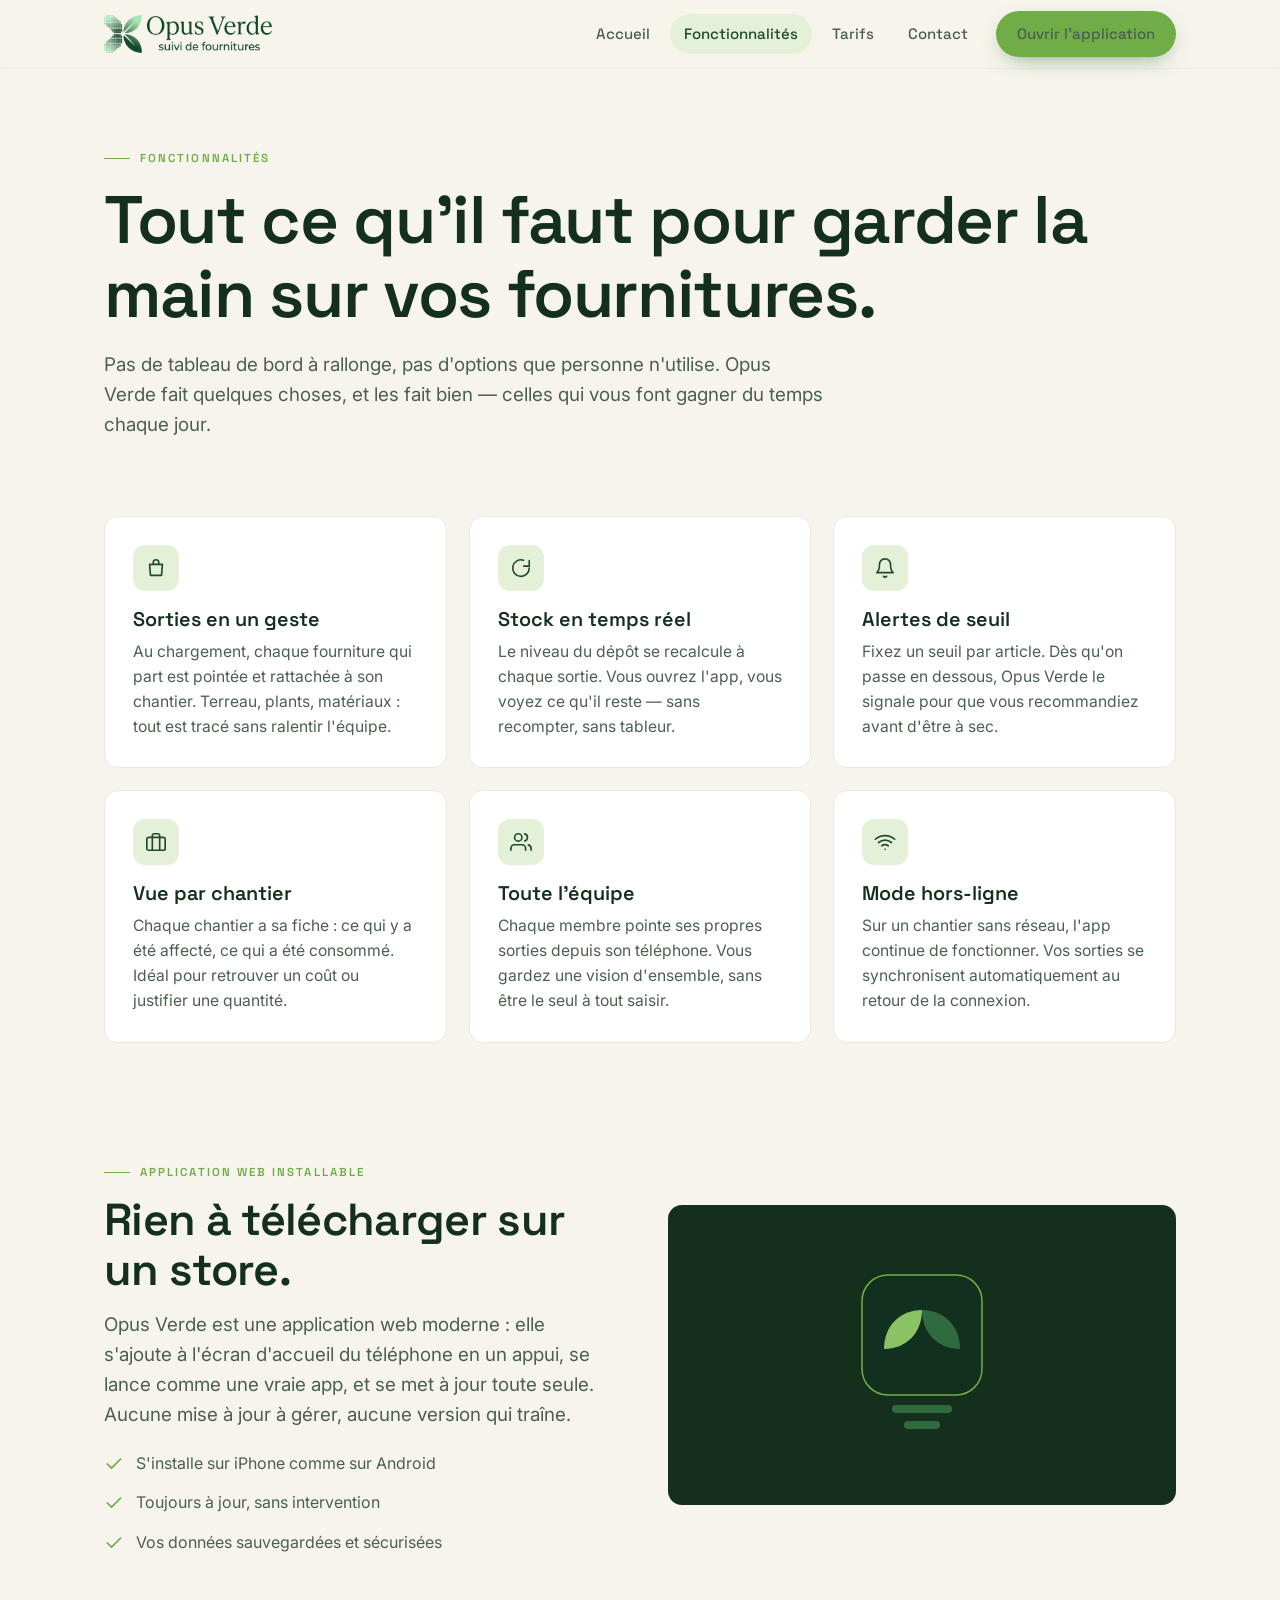
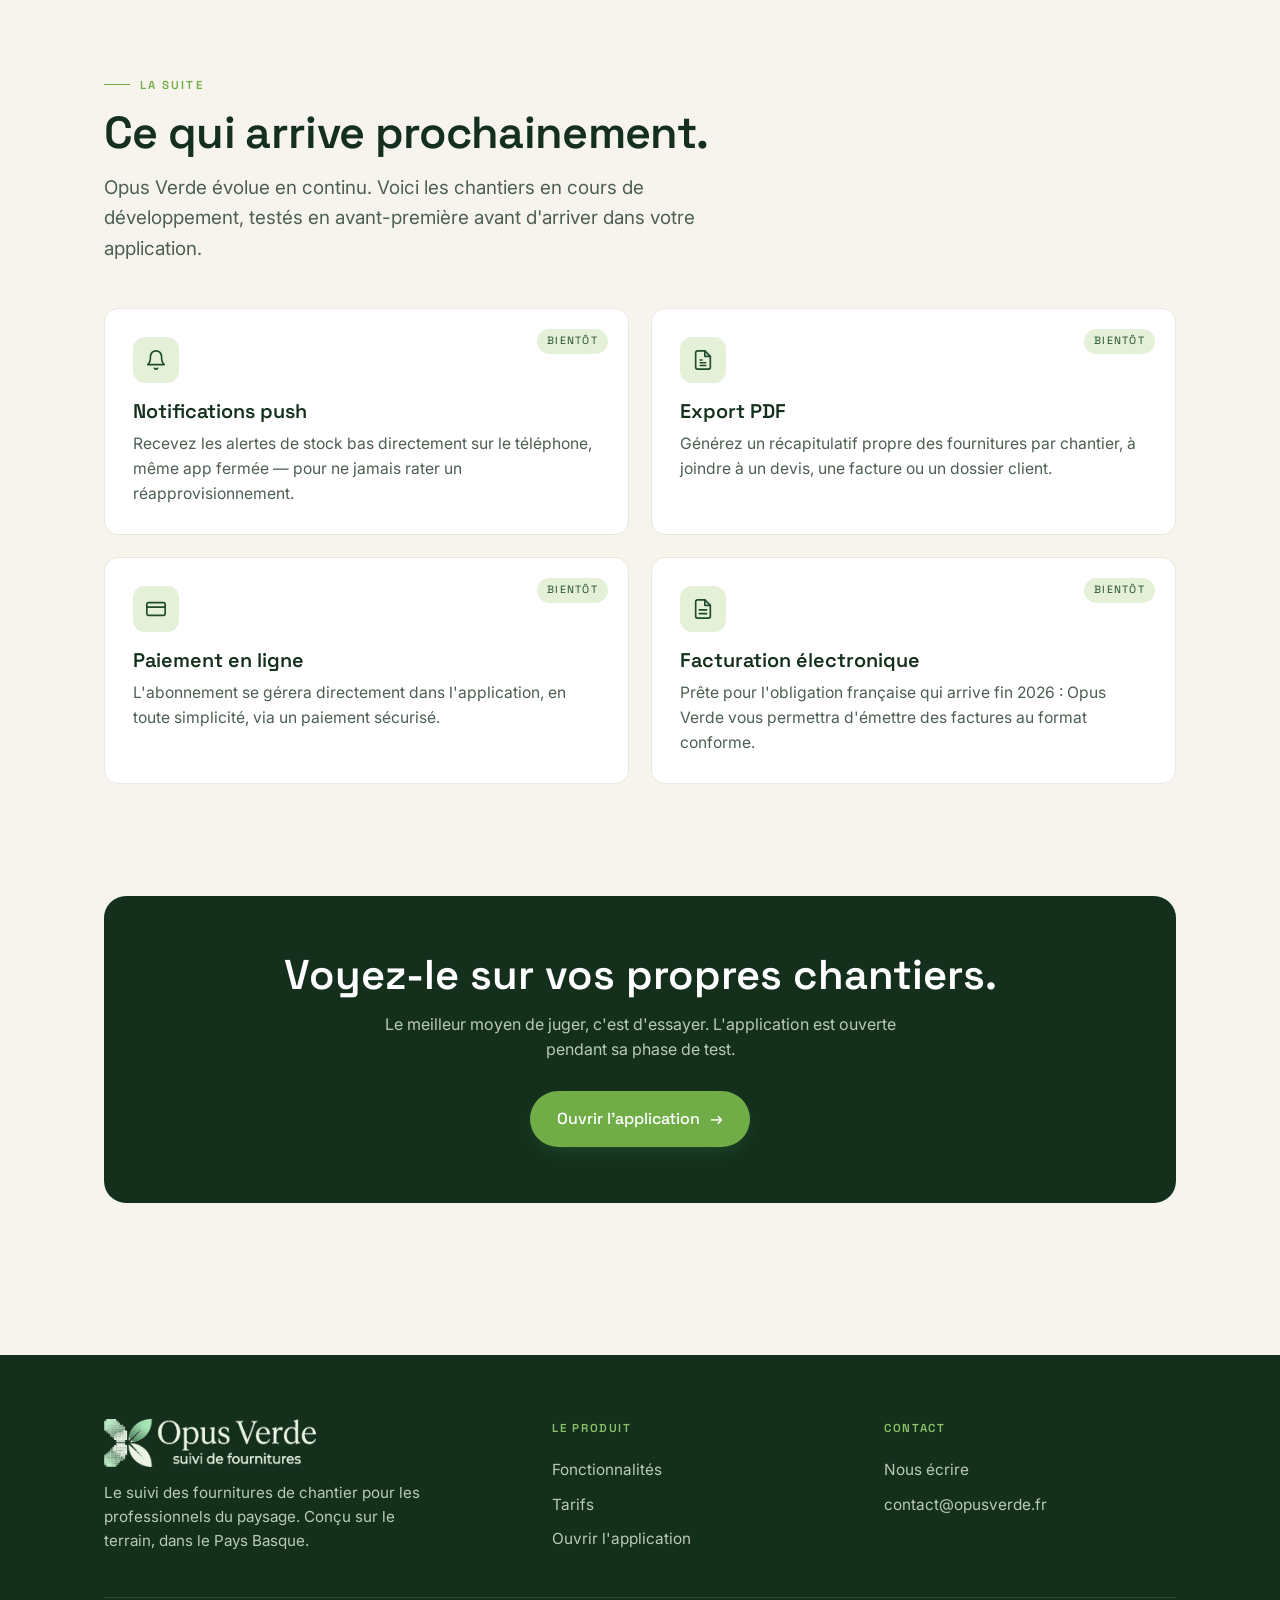
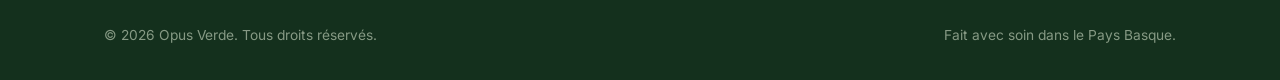
==== fonctionnalites.html @ 8585f1fd "Add files via upload" ====
<!DOCTYPE html>
<html lang="fr">
<head>
<meta charset="UTF-8">
<meta name="viewport" content="width=device-width, initial-scale=1.0">
<title>Fonctionnalités — Opus Verde</title>
<meta name="description" content="Suivi des sorties, stock à jour en temps réel, alertes de réapprovisionnement, mode hors-ligne : découvrez tout ce qu'Opus Verde fait pour vos chantiers paysagers.">
<link rel="preconnect" href="https://fonts.googleapis.com">
<link rel="preconnect" href="https://fonts.gstatic.com" crossorigin>
<link href="https://fonts.googleapis.com/css2?family=Space+Grotesk:wght@400;500;600;700&family=Inter:wght@400;500;600&display=swap" rel="stylesheet">
<link rel="stylesheet" href="styles.css">
</head>
<body>

<header class="site-header">
  <div class="container nav">
    <a href="index.html" class="brand" aria-label="Opus Verde, accueil">
      <img src="logo-opusverde.png" alt="Opus Verde — suivi de fournitures" class="brand__logo">
    </a>
    <button class="nav__toggle" aria-label="Ouvrir le menu" aria-expanded="false">
      <svg width="20" height="20" viewBox="0 0 24 24" fill="none" stroke="currentColor" stroke-width="2" stroke-linecap="round"><path d="M4 6h16M4 12h16M4 18h16"/></svg>
    </button>
    <nav class="nav__links">
      <a href="index.html">Accueil</a>
      <a href="fonctionnalites.html" class="is-active">Fonctionnalités</a>
      <a href="tarifs.html">Tarifs</a>
      <a href="contact.html">Contact</a>
      <a class="btn btn--primary" href="https://appli.opusverde.fr">Ouvrir l'application</a>
    </nav>
  </div>
</header>

<main>
  <section class="page-head">
    <div class="container">
      <span class="eyebrow">Fonctionnalités</span>
      <h1 class="h-display">Tout ce qu'il faut pour garder la main sur vos fournitures.</h1>
      <p class="lead" style="margin-top:18px;">Pas de tableau de bord à rallonge, pas d'options que personne n'utilise. Opus Verde fait quelques choses, et les fait bien — celles qui vous font gagner du temps chaque jour.</p>
    </div>
  </section>

  <!-- Cœur : ce qui existe aujourd'hui -->
  <section class="section section--tight">
    <div class="container">
      <div class="grid-3">
        <div class="card reveal">
          <div class="card__icon">
            <svg width="22" height="22" viewBox="0 0 24 24" fill="none" stroke="currentColor" stroke-width="1.8" stroke-linecap="round" stroke-linejoin="round"><path d="M5 8h14l-1 12H6L5 8z"/><path d="M9 8V6a3 3 0 0 1 6 0v2"/></svg>
          </div>
          <h3>Sorties en un geste</h3>
          <p>Au chargement, chaque fourniture qui part est pointée et rattachée à son chantier. Terreau, plants, matériaux : tout est tracé sans ralentir l'équipe.</p>
        </div>
        <div class="card reveal">
          <div class="card__icon">
            <svg width="22" height="22" viewBox="0 0 24 24" fill="none" stroke="currentColor" stroke-width="1.8" stroke-linecap="round" stroke-linejoin="round"><path d="M21 12a9 9 0 1 1-6.2-8.5"/><path d="M21 4v6h-6"/></svg>
          </div>
          <h3>Stock en temps réel</h3>
          <p>Le niveau du dépôt se recalcule à chaque sortie. Vous ouvrez l'app, vous voyez ce qu'il reste — sans recompter, sans tableur.</p>
        </div>
        <div class="card reveal">
          <div class="card__icon">
            <svg width="22" height="22" viewBox="0 0 24 24" fill="none" stroke="currentColor" stroke-width="1.8" stroke-linecap="round" stroke-linejoin="round"><path d="M18 8A6 6 0 0 0 6 8c0 7-3 9-3 9h18s-3-2-3-9"/><path d="M13.7 21a2 2 0 0 1-3.4 0"/></svg>
          </div>
          <h3>Alertes de seuil</h3>
          <p>Fixez un seuil par article. Dès qu'on passe en dessous, Opus Verde le signale pour que vous recommandiez avant d'être à sec.</p>
        </div>
        <div class="card reveal">
          <div class="card__icon">
            <svg width="22" height="22" viewBox="0 0 24 24" fill="none" stroke="currentColor" stroke-width="1.8" stroke-linecap="round" stroke-linejoin="round"><rect x="2" y="7" width="20" height="14" rx="2"/><path d="M16 21V5a2 2 0 0 0-2-2h-4a2 2 0 0 0-2 2v16"/></svg>
          </div>
          <h3>Vue par chantier</h3>
          <p>Chaque chantier a sa fiche : ce qui y a été affecté, ce qui a été consommé. Idéal pour retrouver un coût ou justifier une quantité.</p>
        </div>
        <div class="card reveal">
          <div class="card__icon">
            <svg width="22" height="22" viewBox="0 0 24 24" fill="none" stroke="currentColor" stroke-width="1.8" stroke-linecap="round" stroke-linejoin="round"><path d="M17 21v-2a4 4 0 0 0-4-4H5a4 4 0 0 0-4 4v2"/><circle cx="9" cy="7" r="4"/><path d="M23 21v-2a4 4 0 0 0-3-3.87"/><path d="M16 3.13a4 4 0 0 1 0 7.75"/></svg>
          </div>
          <h3>Toute l'équipe</h3>
          <p>Chaque membre pointe ses propres sorties depuis son téléphone. Vous gardez une vision d'ensemble, sans être le seul à tout saisir.</p>
        </div>
        <div class="card reveal">
          <div class="card__icon">
            <svg width="22" height="22" viewBox="0 0 24 24" fill="none" stroke="currentColor" stroke-width="1.8" stroke-linecap="round" stroke-linejoin="round"><path d="M5 12.55a11 11 0 0 1 14.08 0"/><path d="M1.42 9a16 16 0 0 1 21.16 0"/><path d="M8.53 16.11a6 6 0 0 1 6.95 0"/><path d="M12 20h.01"/></svg>
          </div>
          <h3>Mode hors-ligne</h3>
          <p>Sur un chantier sans réseau, l'app continue de fonctionner. Vos sorties se synchronisent automatiquement au retour de la connexion.</p>
        </div>
      </div>
    </div>
  </section>

  <!-- SPLIT : installée comme une app -->
  <section class="section section--tight">
    <div class="container split">
      <div>
        <span class="eyebrow">Application web installable</span>
        <h2 class="section-title">Rien à télécharger sur un store.</h2>
        <p class="lead" style="margin-top:16px;">Opus Verde est une application web moderne : elle s'ajoute à l'écran d'accueil du téléphone en un appui, se lance comme une vraie app, et se met à jour toute seule. Aucune mise à jour à gérer, aucune version qui traîne.</p>
        <ul>
          <li><svg width="20" height="20" viewBox="0 0 24 24" fill="none" stroke="currentColor" stroke-width="2" stroke-linecap="round" stroke-linejoin="round"><path d="M20 6L9 17l-5-5"/></svg> S'installe sur iPhone comme sur Android</li>
          <li><svg width="20" height="20" viewBox="0 0 24 24" fill="none" stroke="currentColor" stroke-width="2" stroke-linecap="round" stroke-linejoin="round"><path d="M20 6L9 17l-5-5"/></svg> Toujours à jour, sans intervention</li>
          <li><svg width="20" height="20" viewBox="0 0 24 24" fill="none" stroke="currentColor" stroke-width="2" stroke-linecap="round" stroke-linejoin="round"><path d="M20 6L9 17l-5-5"/></svg> Vos données sauvegardées et sécurisées</li>
        </ul>
      </div>
      <div class="split__media">
        <svg width="200" height="200" viewBox="0 0 200 200" fill="none" xmlns="http://www.w3.org/2000/svg" aria-hidden="true">
          <rect x="40" y="20" width="120" height="120" rx="26" fill="#123020" stroke="#70AD47" stroke-width="1.5"/>
          <path d="M100 55 C100 78 84 94 62 94 C62 71 78 55 100 55Z" fill="#8bc266"/>
          <path d="M100 55 C100 78 116 94 138 94 C138 71 122 55 100 55Z" fill="#2f6b3f"/>
          <rect x="70" y="150" width="60" height="8" rx="4" fill="#2f6b3f"/>
          <rect x="82" y="166" width="36" height="8" rx="4" fill="#2f6b3f"/>
        </svg>
      </div>
    </div>
  </section>

  <!-- Feuille de route -->
  <section class="section section--tight">
    <div class="container">
      <div style="max-width:640px;">
        <span class="eyebrow">La suite</span>
        <h2 class="section-title">Ce qui arrive prochainement.</h2>
        <p class="lead" style="margin-top:16px;">Opus Verde évolue en continu. Voici les chantiers en cours de développement, testés en avant-première avant d'arriver dans votre application.</p>
      </div>
      <div class="grid-2" style="margin-top:44px;">
        <div class="card card--soon reveal">
          <span class="card__badge">Bientôt</span>
          <div class="card__icon">
            <svg width="22" height="22" viewBox="0 0 24 24" fill="none" stroke="currentColor" stroke-width="1.8" stroke-linecap="round" stroke-linejoin="round"><path d="M18 8A6 6 0 0 0 6 8c0 7-3 9-3 9h18s-3-2-3-9"/><path d="M13.7 21a2 2 0 0 1-3.4 0"/></svg>
          </div>
          <h3>Notifications push</h3>
          <p>Recevez les alertes de stock bas directement sur le téléphone, même app fermée — pour ne jamais rater un réapprovisionnement.</p>
        </div>
        <div class="card card--soon reveal">
          <span class="card__badge">Bientôt</span>
          <div class="card__icon">
            <svg width="22" height="22" viewBox="0 0 24 24" fill="none" stroke="currentColor" stroke-width="1.8" stroke-linecap="round" stroke-linejoin="round"><path d="M14 2H6a2 2 0 0 0-2 2v16a2 2 0 0 0 2 2h12a2 2 0 0 0 2-2V8z"/><path d="M14 2v6h6"/><path d="M9 15h6M9 18h6M9 12h2"/></svg>
          </div>
          <h3>Export PDF</h3>
          <p>Générez un récapitulatif propre des fournitures par chantier, à joindre à un devis, une facture ou un dossier client.</p>
        </div>
        <div class="card card--soon reveal">
          <span class="card__badge">Bientôt</span>
          <div class="card__icon">
            <svg width="22" height="22" viewBox="0 0 24 24" fill="none" stroke="currentColor" stroke-width="1.8" stroke-linecap="round" stroke-linejoin="round"><rect x="2" y="5" width="20" height="14" rx="2"/><path d="M2 10h20"/></svg>
          </div>
          <h3>Paiement en ligne</h3>
          <p>L'abonnement se gérera directement dans l'application, en toute simplicité, via un paiement sécurisé.</p>
        </div>
        <div class="card card--soon reveal">
          <span class="card__badge">Bientôt</span>
          <div class="card__icon">
            <svg width="22" height="22" viewBox="0 0 24 24" fill="none" stroke="currentColor" stroke-width="1.8" stroke-linecap="round" stroke-linejoin="round"><path d="M14 2H6a2 2 0 0 0-2 2v16a2 2 0 0 0 2 2h12a2 2 0 0 0 2-2V8z"/><path d="M14 2v6h6"/><path d="M16 13H8M16 17H8"/></svg>
          </div>
          <h3>Facturation électronique</h3>
          <p>Prête pour l'obligation française qui arrive fin 2026 : Opus Verde vous permettra d'émettre des factures au format conforme.</p>
        </div>
      </div>
    </div>
  </section>

  <!-- CTA -->
  <section class="section section--tight">
    <div class="container">
      <div class="cta-band reveal">
        <h2>Voyez-le sur vos propres chantiers.</h2>
        <p>Le meilleur moyen de juger, c'est d'essayer. L'application est ouverte pendant sa phase de test.</p>
        <a class="btn btn--primary" href="https://appli.opusverde.fr">Ouvrir l'application <span class="btn__arrow">→</span></a>
      </div>
    </div>
  </section>
</main>

<footer class="site-footer">
  <div class="container">
    <div class="footer-grid">
      <div>
        <a href="index.html" class="brand brand--footer" aria-label="Opus Verde, accueil">
          <img src="logo-opusverde-clair.png" alt="Opus Verde — suivi de fournitures" class="brand__logo">
        </a>
        <p>Le suivi des fournitures de chantier pour les professionnels du paysage. Conçu sur le terrain, dans le Pays Basque.</p>
      </div>
      <div class="footer-col">
        <h4>Le produit</h4>
        <a href="fonctionnalites.html">Fonctionnalités</a>
        <a href="tarifs.html">Tarifs</a>
        <a href="https://appli.opusverde.fr">Ouvrir l'application</a>
      </div>
      <div class="footer-col">
        <h4>Contact</h4>
        <a href="contact.html">Nous écrire</a>
        <a href="mailto:contact@opusverde.fr">contact@opusverde.fr</a>
      </div>
    </div>
    <div class="footer-bottom">
      <span>© <span data-year>2026</span> Opus Verde. Tous droits réservés.</span>
      <span>Fait avec soin dans le Pays Basque.</span>
    </div>
  </div>
</footer>

<script src="main.js"></script>
</body>
</html>
---- styles.css ----
/* ==========================================================================
   Opus Verde — site vitrine
   Système de design commun à toutes les pages
   ========================================================================== */

:root {
  /* Palette — vert forêt profond + vert de marque vif + terre claire */
  --forest-900: #14301d;   /* fond sombre, texte sur clair */
  --forest-700: #1f4a2c;
  --forest-500: #2f6b3f;
  --brand-500:  #70AD47;   /* vert de marque Opus Verde */
  --brand-400:  #8bc266;
  --brand-100:  #e4f1d8;
  --paper:      #f6f4ec;   /* fond papier / terre claire */
  --paper-card: #ffffff;
  --ink:        #1a2b1f;   /* texte principal */
  --ink-soft:   #4c5f52;   /* texte secondaire */
  --line:       #d8dccf;   /* filets fins */
  --line-soft:  #e8eae0;

  --font-display: "Space Grotesk", "Segoe UI", system-ui, sans-serif;
  --font-body:    "Inter", "Segoe UI", system-ui, sans-serif;

  --radius: 14px;
  --radius-sm: 8px;
  --maxw: 1120px;
}

* { box-sizing: border-box; margin: 0; padding: 0; }

html { scroll-behavior: smooth; }

body {
  font-family: var(--font-body);
  color: var(--ink);
  background: var(--paper);
  line-height: 1.6;
  -webkit-font-smoothing: antialiased;
  text-rendering: optimizeLegibility;
}

a { color: inherit; text-decoration: none; }

img, svg { display: block; }

/* ---- Layout helpers ---- */
.container {
  width: 100%;
  max-width: var(--maxw);
  margin: 0 auto;
  padding: 0 24px;
}

.section { padding: 88px 0; }
.section--tight { padding: 56px 0; }

.eyebrow {
  font-family: var(--font-display);
  font-size: 0.72rem;
  letter-spacing: 0.18em;
  text-transform: uppercase;
  color: var(--brand-500);
  font-weight: 600;
  display: inline-flex;
  align-items: center;
  gap: 10px;
}
.eyebrow::before {
  content: "";
  width: 26px;
  height: 1px;
  background: var(--brand-500);
}

h1, h2, h3 { font-family: var(--font-display); font-weight: 600; line-height: 1.1; color: var(--forest-900); }

.h-display {
  font-size: clamp(2.4rem, 6vw, 4.2rem);
  letter-spacing: -0.02em;
}
h2.section-title {
  font-size: clamp(1.8rem, 3.5vw, 2.8rem);
  letter-spacing: -0.015em;
  margin-top: 14px;
}

.lead {
  font-size: 1.18rem;
  color: var(--ink-soft);
  max-width: 60ch;
}

/* ---- Buttons ---- */
.btn {
  display: inline-flex;
  align-items: center;
  gap: 10px;
  font-family: var(--font-display);
  font-weight: 500;
  font-size: 1rem;
  padding: 14px 26px;
  border-radius: 999px;
  border: 1px solid transparent;
  cursor: pointer;
  transition: transform 0.15s ease, background 0.15s ease, box-shadow 0.15s ease;
}
.btn:active { transform: translateY(1px); }

.btn--primary {
  background: var(--brand-500);
  color: #fff;
  box-shadow: 0 8px 22px -10px rgba(47, 107, 63, 0.7);
}
.btn--primary:hover { background: var(--forest-500); }

.btn--ghost {
  background: transparent;
  color: var(--forest-900);
  border-color: var(--line);
}
.btn--ghost:hover { border-color: var(--forest-500); background: #fff; }

.btn__arrow { transition: transform 0.15s ease; }
.btn:hover .btn__arrow { transform: translateX(3px); }

/* ==========================================================================
   Header / nav
   ========================================================================== */
.site-header {
  position: sticky;
  top: 0;
  z-index: 50;
  background: rgba(246, 244, 236, 0.82);
  backdrop-filter: saturate(140%) blur(10px);
  border-bottom: 1px solid var(--line-soft);
}
.nav {
  display: flex;
  align-items: center;
  justify-content: space-between;
  height: 68px;
}
.brand {
  display: inline-flex;
  align-items: center;
}
.brand__logo {
  height: 38px;
  width: auto;
  display: block;
}
.brand--footer { margin-bottom: 14px; }
.brand--footer .brand__logo { height: 48px; }

.nav__links {
  display: flex;
  align-items: center;
  gap: 6px;
}
.nav__links a {
  font-family: var(--font-display);
  font-size: 0.94rem;
  font-weight: 500;
  color: var(--ink-soft);
  padding: 8px 14px;
  border-radius: 999px;
  transition: color 0.15s ease, background 0.15s ease;
}
.nav__links a:hover { color: var(--forest-900); background: var(--brand-100); }
.nav__links a.is-active { color: var(--forest-700); background: var(--brand-100); }
.nav__links .btn { padding: 10px 20px; margin-left: 8px; }

.nav__toggle {
  display: none;
  background: none;
  border: 1px solid var(--line);
  border-radius: var(--radius-sm);
  width: 42px; height: 42px;
  cursor: pointer;
  color: var(--forest-900);
}

@media (max-width: 860px) {
  .nav__toggle { display: inline-flex; align-items: center; justify-content: center; }
  .nav__links {
    position: absolute;
    top: 68px; left: 0; right: 0;
    flex-direction: column;
    align-items: stretch;
    gap: 2px;
    background: var(--paper);
    border-bottom: 1px solid var(--line-soft);
    padding: 12px 24px 20px;
    display: none;
  }
  .nav__links.is-open { display: flex; }
  .nav__links a { padding: 12px 14px; }
  .nav__links .btn { margin: 8px 0 0; justify-content: center; }
}

/* ==========================================================================
   Hero
   ========================================================================== */
.hero { position: relative; overflow: hidden; padding: 96px 0 72px; }
.hero__grid {
  display: grid;
  grid-template-columns: 1.15fr 0.85fr;
  gap: 56px;
  align-items: center;
}
.hero__title { margin: 22px 0 20px; }
.hero__title em {
  font-style: normal;
  color: var(--brand-500);
}
.hero__cta { display: flex; gap: 14px; margin-top: 34px; flex-wrap: wrap; }
.hero__note {
  margin-top: 22px;
  font-size: 0.9rem;
  color: var(--ink-soft);
  display: flex; align-items: center; gap: 8px;
}
.hero__note strong { color: var(--forest-700); font-weight: 600; }

/* Field-guide card — signature element */
.fieldcard {
  background: var(--forest-900);
  border-radius: var(--radius);
  padding: 26px;
  color: var(--brand-100);
  position: relative;
  box-shadow: 0 30px 60px -30px rgba(20, 48, 29, 0.6);
}
.fieldcard__head {
  display: flex; justify-content: space-between; align-items: baseline;
  border-bottom: 1px solid rgba(139, 194, 102, 0.25);
  padding-bottom: 14px; margin-bottom: 18px;
}
.fieldcard__tag {
  font-family: var(--font-display);
  font-size: 0.68rem; letter-spacing: 0.16em; text-transform: uppercase;
  color: var(--brand-400);
}
.fieldcard__row {
  display: flex; align-items: center; justify-content: space-between;
  padding: 11px 0;
  border-bottom: 1px dashed rgba(139, 194, 102, 0.18);
  font-size: 0.95rem;
}
.fieldcard__row:last-child { border-bottom: none; }
.fieldcard__row .label { color: rgba(228, 241, 216, 0.72); display: flex; align-items: center; gap: 10px; }
.fieldcard__row .val { font-family: var(--font-display); font-weight: 500; color: #fff; }
.chip {
  font-family: var(--font-display);
  font-size: 0.72rem; font-weight: 500;
  padding: 3px 10px; border-radius: 999px;
  background: rgba(112, 173, 71, 0.22); color: var(--brand-400);
}
.chip--ok { background: rgba(112, 173, 71, 0.9); color: #0e2415; }
.dot { width: 8px; height: 8px; border-radius: 50%; background: var(--brand-500); flex: none; }
.dot--low { background: #e0a53c; }

@media (max-width: 860px) {
  .hero__grid { grid-template-columns: 1fr; gap: 40px; }
}

/* ==========================================================================
   Logos / trust strip
   ========================================================================== */
.strip {
  border-top: 1px solid var(--line-soft);
  border-bottom: 1px solid var(--line-soft);
  background: #fff;
}
.strip__inner {
  display: flex; align-items: center; gap: 40px; flex-wrap: wrap;
  padding: 26px 0;
  font-family: var(--font-display);
  color: var(--ink-soft);
  font-size: 0.92rem;
}
.strip__inner b { color: var(--forest-700); font-weight: 600; }

/* ==========================================================================
   Feature blocks
   ========================================================================== */
.grid-3 {
  display: grid;
  grid-template-columns: repeat(3, 1fr);
  gap: 22px;
}
.grid-2 {
  display: grid;
  grid-template-columns: repeat(2, 1fr);
  gap: 22px;
}
.card {
  background: var(--paper-card);
  border: 1px solid var(--line-soft);
  border-radius: var(--radius);
  padding: 28px;
  transition: transform 0.18s ease, box-shadow 0.18s ease, border-color 0.18s ease;
}
.card:hover {
  transform: translateY(-3px);
  box-shadow: 0 20px 40px -28px rgba(20, 48, 29, 0.5);
  border-color: var(--line);
}
.card__icon {
  width: 46px; height: 46px;
  border-radius: 12px;
  background: var(--brand-100);
  color: var(--forest-700);
  display: flex; align-items: center; justify-content: center;
  margin-bottom: 18px;
}
.card__num {
  font-family: var(--font-display);
  font-size: 0.72rem; letter-spacing: 0.14em;
  color: var(--brand-500); font-weight: 600;
  margin-bottom: 10px;
}
.card h3 { font-size: 1.24rem; margin-bottom: 8px; }
.card p { color: var(--ink-soft); font-size: 0.98rem; }

.card--soon { position: relative; }
.card--soon .card__badge {
  position: absolute; top: 20px; right: 20px;
  font-family: var(--font-display);
  font-size: 0.66rem; letter-spacing: 0.12em; text-transform: uppercase;
  color: var(--forest-700);
  background: var(--brand-100);
  padding: 4px 10px; border-radius: 999px;
}

@media (max-width: 860px) {
  .grid-3 { grid-template-columns: 1fr; }
  .grid-2 { grid-template-columns: 1fr; }
}

/* ==========================================================================
   Split / alternating content
   ========================================================================== */
.split {
  display: grid;
  grid-template-columns: 1fr 1fr;
  gap: 56px;
  align-items: center;
}
.split--rev .split__media { order: -1; }
.split__media {
  background: var(--forest-900);
  border-radius: var(--radius);
  padding: 30px;
  min-height: 300px;
  display: flex; align-items: center; justify-content: center;
}
.split ul { list-style: none; margin-top: 20px; display: grid; gap: 14px; }
.split li { display: flex; gap: 12px; align-items: flex-start; color: var(--ink-soft); }
.split li svg { flex: none; margin-top: 3px; color: var(--brand-500); }
@media (max-width: 860px) {
  .split { grid-template-columns: 1fr; gap: 34px; }
  .split--rev .split__media { order: 0; }
}

/* ==========================================================================
   CTA band
   ========================================================================== */
.cta-band {
  background: var(--forest-900);
  border-radius: 22px;
  padding: 56px;
  text-align: center;
  color: var(--brand-100);
  position: relative;
  overflow: hidden;
}
.cta-band h2 { color: #fff; font-size: clamp(1.8rem, 3.5vw, 2.6rem); }
.cta-band p { color: rgba(228, 241, 216, 0.8); max-width: 52ch; margin: 14px auto 28px; }
.cta-band .btn--primary { background: var(--brand-500); }
.cta-band .btn--primary:hover { background: var(--brand-400); color: var(--forest-900); }
@media (max-width: 640px) { .cta-band { padding: 40px 24px; } }

/* ==========================================================================
   Pricing
   ========================================================================== */
.price-grid {
  display: grid;
  grid-template-columns: repeat(3, 1fr);
  gap: 22px;
  align-items: stretch;
}
.price {
  background: var(--paper-card);
  border: 1px solid var(--line-soft);
  border-radius: var(--radius);
  padding: 32px 28px;
  display: flex; flex-direction: column;
}
.price--feature {
  border-color: var(--brand-500);
  box-shadow: 0 24px 50px -30px rgba(47, 107, 63, 0.55);
}
.price__tag {
  font-family: var(--font-display);
  font-size: 0.7rem; letter-spacing: 0.14em; text-transform: uppercase;
  color: var(--brand-500); font-weight: 600; margin-bottom: 6px;
}
.price h3 { font-size: 1.4rem; }
.price__amount {
  font-family: var(--font-display);
  font-size: 2.6rem; font-weight: 600; color: var(--forest-900);
  margin: 16px 0 4px; letter-spacing: -0.02em;
}
.price__amount span { font-size: 1rem; color: var(--ink-soft); font-weight: 400; }
.price__desc { color: var(--ink-soft); font-size: 0.95rem; margin-bottom: 20px; min-height: 44px; }
.price ul { list-style: none; display: grid; gap: 12px; margin-bottom: 26px; flex: 1; }
.price li { display: flex; gap: 10px; align-items: flex-start; font-size: 0.95rem; color: var(--ink); }
.price li svg { flex: none; margin-top: 3px; color: var(--brand-500); }
.price .btn { justify-content: center; width: 100%; }
.price--feature .badge-top {
  align-self: flex-start;
  font-family: var(--font-display);
  font-size: 0.66rem; letter-spacing: 0.12em; text-transform: uppercase;
  background: var(--brand-500); color: #fff;
  padding: 4px 12px; border-radius: 999px; margin-bottom: 14px;
}
@media (max-width: 860px) { .price-grid { grid-template-columns: 1fr; } }

.faq { max-width: 760px; margin: 56px auto 0; }
.faq__item { border-bottom: 1px solid var(--line); padding: 22px 0; }
.faq__q { font-family: var(--font-display); font-weight: 500; font-size: 1.08rem; color: var(--forest-900); margin-bottom: 8px; }
.faq__a { color: var(--ink-soft); }

/* ==========================================================================
   Contact
   ========================================================================== */
.contact-grid {
  display: grid;
  grid-template-columns: 1fr 1fr;
  gap: 48px;
  align-items: start;
}
.contact-card {
  background: var(--paper-card);
  border: 1px solid var(--line-soft);
  border-radius: var(--radius);
  padding: 30px;
  display: flex; flex-direction: column; gap: 4px;
}
.contact-card + .contact-card { margin-top: 20px; }
.contact-card .k {
  font-family: var(--font-display);
  font-size: 0.72rem; letter-spacing: 0.14em; text-transform: uppercase;
  color: var(--brand-500); font-weight: 600;
}
.contact-card .v { font-size: 1.25rem; font-family: var(--font-display); color: var(--forest-900); }
.contact-card .v a:hover { color: var(--brand-500); }
.contact-card .sub { color: var(--ink-soft); font-size: 0.94rem; margin-top: 4px; }
@media (max-width: 860px) { .contact-grid { grid-template-columns: 1fr; gap: 30px; } }

/* ==========================================================================
   Page header (interior pages)
   ========================================================================== */
.page-head { padding: 72px 0 20px; }
.page-head h1 { margin: 16px 0 18px; }

/* ==========================================================================
   Footer
   ========================================================================== */
.site-footer {
  background: var(--forest-900);
  color: rgba(228, 241, 216, 0.8);
  margin-top: 96px;
  padding: 64px 0 34px;
}
.footer-grid {
  display: grid;
  grid-template-columns: 1.4fr 1fr 1fr;
  gap: 40px;
  padding-bottom: 40px;
  border-bottom: 1px solid rgba(139, 194, 102, 0.2);
}
.site-footer .brand { color: #fff; margin-bottom: 14px; }
.site-footer p { font-size: 0.95rem; max-width: 34ch; }
.footer-col h4 {
  font-family: var(--font-display);
  font-size: 0.72rem; letter-spacing: 0.14em; text-transform: uppercase;
  color: var(--brand-400); margin-bottom: 16px; font-weight: 600;
}
.footer-col a { display: block; padding: 5px 0; color: rgba(228, 241, 216, 0.8); font-size: 0.96rem; }
.footer-col a:hover { color: #fff; }
.footer-bottom {
  display: flex; justify-content: space-between; align-items: center;
  padding-top: 26px; font-size: 0.86rem; color: rgba(228, 241, 216, 0.55);
  flex-wrap: wrap; gap: 10px;
}
@media (max-width: 860px) { .footer-grid { grid-template-columns: 1fr; gap: 30px; } }

/* ---- Motion ---- */
@media (prefers-reduced-motion: no-preference) {
  .reveal { opacity: 0; transform: translateY(18px); transition: opacity 0.6s ease, transform 0.6s ease; }
  .reveal.is-in { opacity: 1; transform: none; }
}

/* ---- Focus visibility ---- */
:focus-visible { outline: 2px solid var(--brand-500); outline-offset: 3px; border-radius: 4px; }
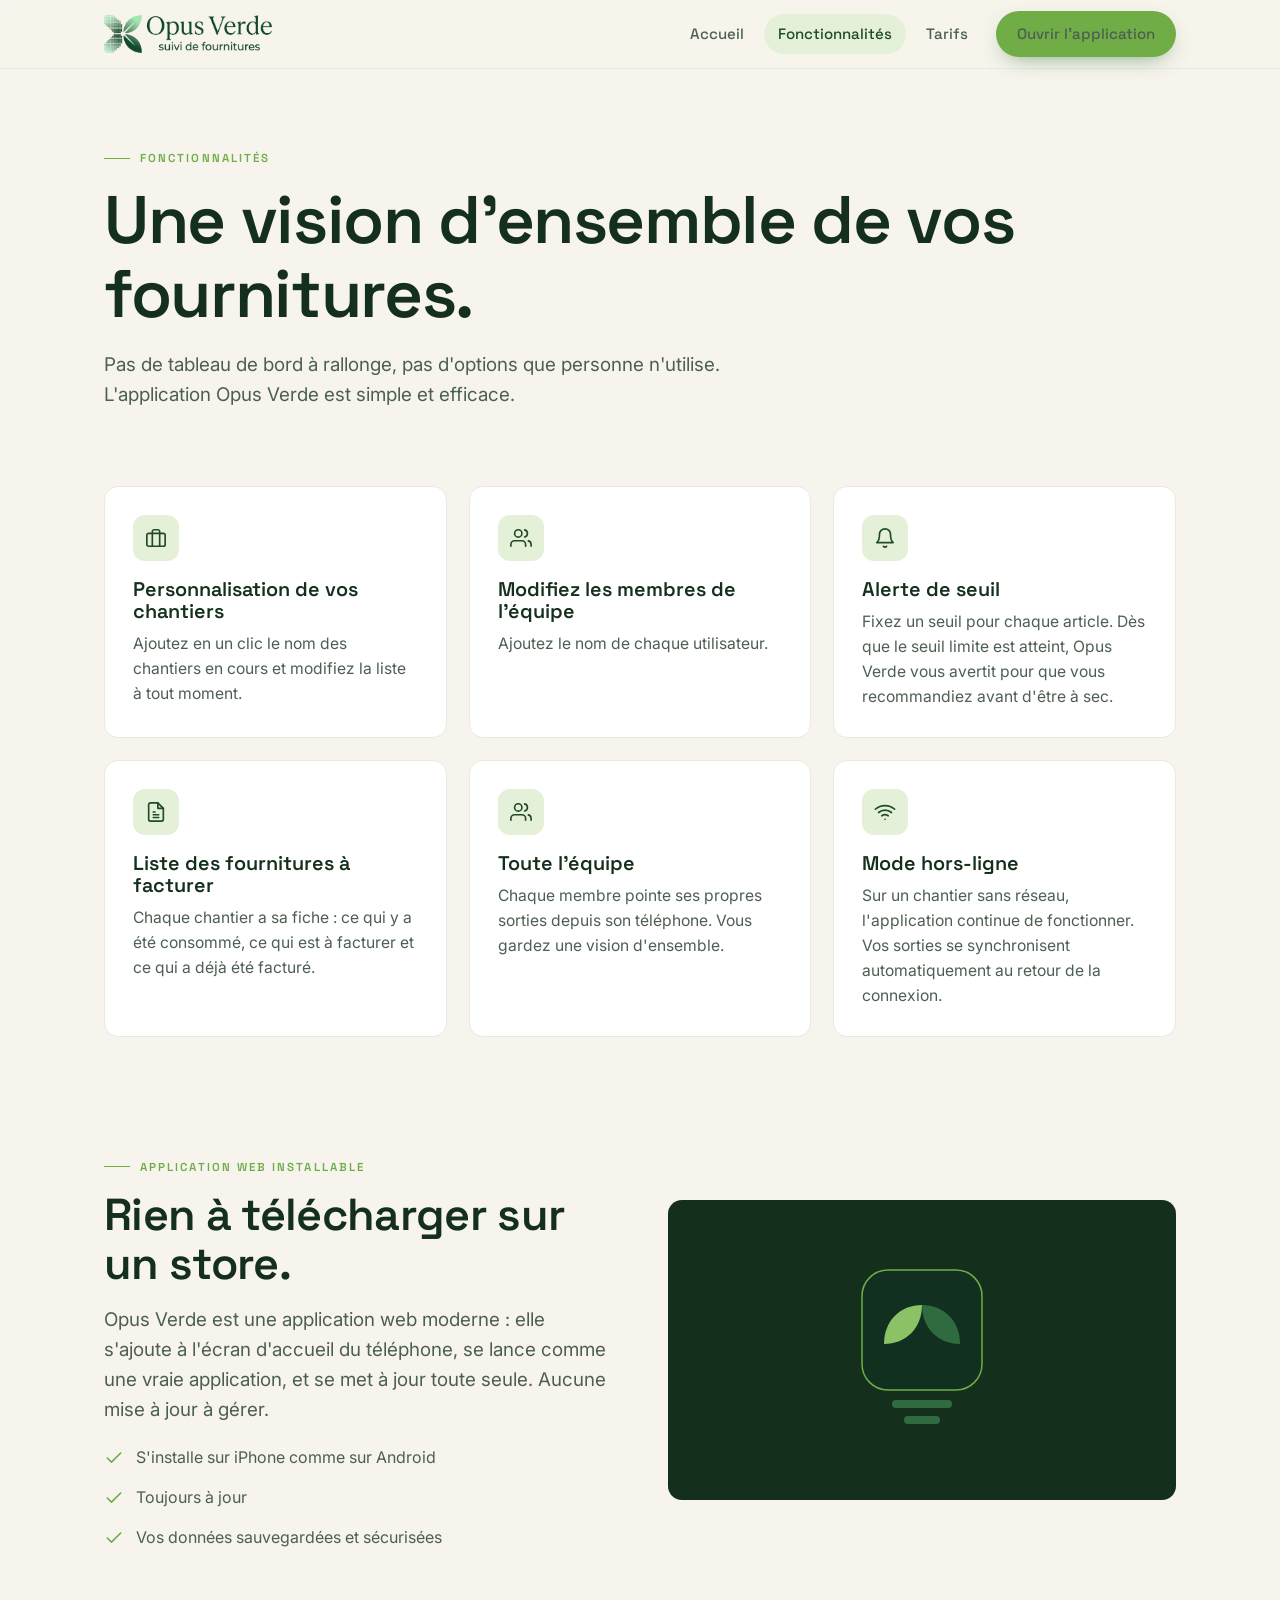
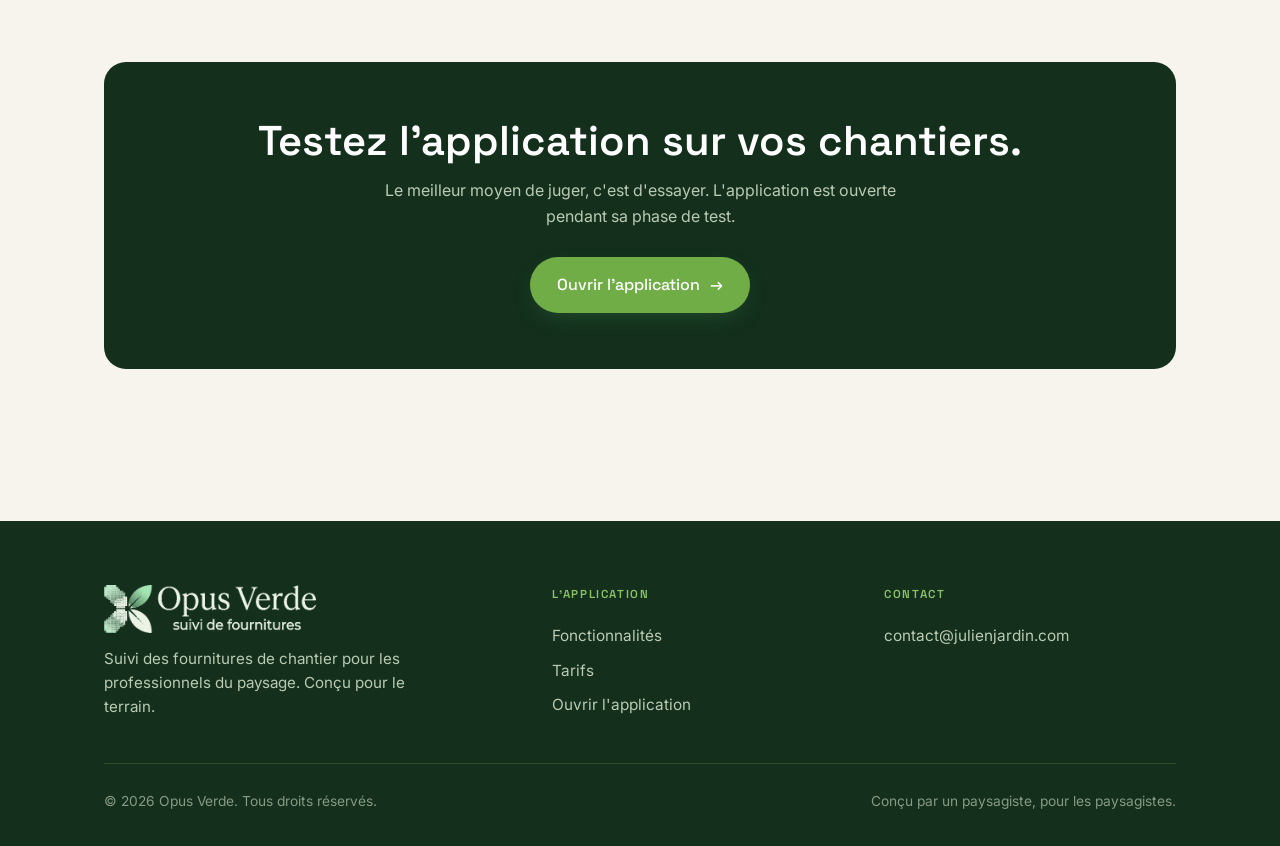
==== commit f76170b6: "Add files via upload" ====
--- a/fonctionnalites.html
+++ b/fonctionnalites.html
@@ -24,7 +24,6 @@
       <a href="index.html">Accueil</a>
       <a href="fonctionnalites.html" class="is-active">Fonctionnalités</a>
       <a href="tarifs.html">Tarifs</a>
-      <a href="contact.html">Contact</a>
       <a class="btn btn--primary" href="https://appli.opusverde.fr">Ouvrir l'application</a>
     </nav>
   </div>
@@ -34,8 +33,8 @@
   <section class="page-head">
     <div class="container">
       <span class="eyebrow">Fonctionnalités</span>
-      <h1 class="h-display">Tout ce qu'il faut pour garder la main sur vos fournitures.</h1>
-      <p class="lead" style="margin-top:18px;">Pas de tableau de bord à rallonge, pas d'options que personne n'utilise. Opus Verde fait quelques choses, et les fait bien — celles qui vous font gagner du temps chaque jour.</p>
+      <h1 class="h-display">Une vision d'ensemble de vos fournitures.</h1>
+      <p class="lead" style="margin-top:18px;">Pas de tableau de bord à rallonge, pas d'options que personne n'utilise. L'application Opus Verde est simple et efficace.</p>
     </div>
   </section>
 
@@ -45,45 +44,45 @@
       <div class="grid-3">
         <div class="card reveal">
           <div class="card__icon">
-            <svg width="22" height="22" viewBox="0 0 24 24" fill="none" stroke="currentColor" stroke-width="1.8" stroke-linecap="round" stroke-linejoin="round"><path d="M5 8h14l-1 12H6L5 8z"/><path d="M9 8V6a3 3 0 0 1 6 0v2"/></svg>
+            <svg width="22" height="22" viewBox="0 0 24 24" fill="none" stroke="currentColor" stroke-width="1.8" stroke-linecap="round" stroke-linejoin="round"><rect x="2" y="7" width="20" height="14" rx="2"/><path d="M16 21V5a2 2 0 0 0-2-2h-4a2 2 0 0 0-2 2v16"/></svg>
           </div>
-          <h3>Sorties en un geste</h3>
-          <p>Au chargement, chaque fourniture qui part est pointée et rattachée à son chantier. Terreau, plants, matériaux : tout est tracé sans ralentir l'équipe.</p>
+          <h3>Personnalisation de vos chantiers</h3>
+          <p>Ajoutez en un clic le nom des chantiers en cours et modifiez la liste à tout moment.</p>
         </div>
         <div class="card reveal">
           <div class="card__icon">
-            <svg width="22" height="22" viewBox="0 0 24 24" fill="none" stroke="currentColor" stroke-width="1.8" stroke-linecap="round" stroke-linejoin="round"><path d="M21 12a9 9 0 1 1-6.2-8.5"/><path d="M21 4v6h-6"/></svg>
+            <svg width="22" height="22" viewBox="0 0 24 24" fill="none" stroke="currentColor" stroke-width="1.8" stroke-linecap="round" stroke-linejoin="round"><path d="M17 21v-2a4 4 0 0 0-4-4H5a4 4 0 0 0-4 4v2"/><circle cx="9" cy="7" r="4"/><path d="M23 21v-2a4 4 0 0 0-3-3.87"/><path d="M16 3.13a4 4 0 0 1 0 7.75"/></svg>
           </div>
-          <h3>Stock en temps réel</h3>
-          <p>Le niveau du dépôt se recalcule à chaque sortie. Vous ouvrez l'app, vous voyez ce qu'il reste — sans recompter, sans tableur.</p>
+          <h3>Modifiez les membres de l'équipe</h3>
+          <p>Ajoutez le nom de chaque utilisateur.</p>
         </div>
         <div class="card reveal">
           <div class="card__icon">
             <svg width="22" height="22" viewBox="0 0 24 24" fill="none" stroke="currentColor" stroke-width="1.8" stroke-linecap="round" stroke-linejoin="round"><path d="M18 8A6 6 0 0 0 6 8c0 7-3 9-3 9h18s-3-2-3-9"/><path d="M13.7 21a2 2 0 0 1-3.4 0"/></svg>
           </div>
-          <h3>Alertes de seuil</h3>
-          <p>Fixez un seuil par article. Dès qu'on passe en dessous, Opus Verde le signale pour que vous recommandiez avant d'être à sec.</p>
+          <h3>Alerte de seuil</h3>
+          <p>Fixez un seuil pour chaque article. Dès que le seuil limite est atteint, Opus Verde vous avertit pour que vous recommandiez avant d'être à sec.</p>
         </div>
         <div class="card reveal">
           <div class="card__icon">
-            <svg width="22" height="22" viewBox="0 0 24 24" fill="none" stroke="currentColor" stroke-width="1.8" stroke-linecap="round" stroke-linejoin="round"><rect x="2" y="7" width="20" height="14" rx="2"/><path d="M16 21V5a2 2 0 0 0-2-2h-4a2 2 0 0 0-2 2v16"/></svg>
+            <svg width="22" height="22" viewBox="0 0 24 24" fill="none" stroke="currentColor" stroke-width="1.8" stroke-linecap="round" stroke-linejoin="round"><path d="M14 2H6a2 2 0 0 0-2 2v16a2 2 0 0 0 2 2h12a2 2 0 0 0 2-2V8z"/><path d="M14 2v6h6"/><path d="M9 15h6M9 18h6M9 12h2"/></svg>
           </div>
-          <h3>Vue par chantier</h3>
-          <p>Chaque chantier a sa fiche : ce qui y a été affecté, ce qui a été consommé. Idéal pour retrouver un coût ou justifier une quantité.</p>
+          <h3>Liste des fournitures à facturer</h3>
+          <p>Chaque chantier a sa fiche : ce qui y a été consommé, ce qui est à facturer et ce qui a déjà été facturé.</p>
         </div>
         <div class="card reveal">
           <div class="card__icon">
             <svg width="22" height="22" viewBox="0 0 24 24" fill="none" stroke="currentColor" stroke-width="1.8" stroke-linecap="round" stroke-linejoin="round"><path d="M17 21v-2a4 4 0 0 0-4-4H5a4 4 0 0 0-4 4v2"/><circle cx="9" cy="7" r="4"/><path d="M23 21v-2a4 4 0 0 0-3-3.87"/><path d="M16 3.13a4 4 0 0 1 0 7.75"/></svg>
           </div>
           <h3>Toute l'équipe</h3>
-          <p>Chaque membre pointe ses propres sorties depuis son téléphone. Vous gardez une vision d'ensemble, sans être le seul à tout saisir.</p>
+          <p>Chaque membre pointe ses propres sorties depuis son téléphone. Vous gardez une vision d'ensemble.</p>
         </div>
         <div class="card reveal">
           <div class="card__icon">
             <svg width="22" height="22" viewBox="0 0 24 24" fill="none" stroke="currentColor" stroke-width="1.8" stroke-linecap="round" stroke-linejoin="round"><path d="M5 12.55a11 11 0 0 1 14.08 0"/><path d="M1.42 9a16 16 0 0 1 21.16 0"/><path d="M8.53 16.11a6 6 0 0 1 6.95 0"/><path d="M12 20h.01"/></svg>
           </div>
           <h3>Mode hors-ligne</h3>
-          <p>Sur un chantier sans réseau, l'app continue de fonctionner. Vos sorties se synchronisent automatiquement au retour de la connexion.</p>
+          <p>Sur un chantier sans réseau, l'application continue de fonctionner. Vos sorties se synchronisent automatiquement au retour de la connexion.</p>
         </div>
       </div>
     </div>
@@ -95,10 +94,10 @@
       <div>
         <span class="eyebrow">Application web installable</span>
         <h2 class="section-title">Rien à télécharger sur un store.</h2>
-        <p class="lead" style="margin-top:16px;">Opus Verde est une application web moderne : elle s'ajoute à l'écran d'accueil du téléphone en un appui, se lance comme une vraie app, et se met à jour toute seule. Aucune mise à jour à gérer, aucune version qui traîne.</p>
+        <p class="lead" style="margin-top:16px;">Opus Verde est une application web moderne : elle s'ajoute à l'écran d'accueil du téléphone, se lance comme une vraie application, et se met à jour toute seule. Aucune mise à jour à gérer.</p>
         <ul>
           <li><svg width="20" height="20" viewBox="0 0 24 24" fill="none" stroke="currentColor" stroke-width="2" stroke-linecap="round" stroke-linejoin="round"><path d="M20 6L9 17l-5-5"/></svg> S'installe sur iPhone comme sur Android</li>
-          <li><svg width="20" height="20" viewBox="0 0 24 24" fill="none" stroke="currentColor" stroke-width="2" stroke-linecap="round" stroke-linejoin="round"><path d="M20 6L9 17l-5-5"/></svg> Toujours à jour, sans intervention</li>
+          <li><svg width="20" height="20" viewBox="0 0 24 24" fill="none" stroke="currentColor" stroke-width="2" stroke-linecap="round" stroke-linejoin="round"><path d="M20 6L9 17l-5-5"/></svg> Toujours à jour</li>
           <li><svg width="20" height="20" viewBox="0 0 24 24" fill="none" stroke="currentColor" stroke-width="2" stroke-linecap="round" stroke-linejoin="round"><path d="M20 6L9 17l-5-5"/></svg> Vos données sauvegardées et sécurisées</li>
         </ul>
       </div>
@@ -114,56 +113,11 @@
     </div>
   </section>
 
-  <!-- Feuille de route -->
-  <section class="section section--tight">
-    <div class="container">
-      <div style="max-width:640px;">
-        <span class="eyebrow">La suite</span>
-        <h2 class="section-title">Ce qui arrive prochainement.</h2>
-        <p class="lead" style="margin-top:16px;">Opus Verde évolue en continu. Voici les chantiers en cours de développement, testés en avant-première avant d'arriver dans votre application.</p>
-      </div>
-      <div class="grid-2" style="margin-top:44px;">
-        <div class="card card--soon reveal">
-          <span class="card__badge">Bientôt</span>
-          <div class="card__icon">
-            <svg width="22" height="22" viewBox="0 0 24 24" fill="none" stroke="currentColor" stroke-width="1.8" stroke-linecap="round" stroke-linejoin="round"><path d="M18 8A6 6 0 0 0 6 8c0 7-3 9-3 9h18s-3-2-3-9"/><path d="M13.7 21a2 2 0 0 1-3.4 0"/></svg>
-          </div>
-          <h3>Notifications push</h3>
-          <p>Recevez les alertes de stock bas directement sur le téléphone, même app fermée — pour ne jamais rater un réapprovisionnement.</p>
-        </div>
-        <div class="card card--soon reveal">
-          <span class="card__badge">Bientôt</span>
-          <div class="card__icon">
-            <svg width="22" height="22" viewBox="0 0 24 24" fill="none" stroke="currentColor" stroke-width="1.8" stroke-linecap="round" stroke-linejoin="round"><path d="M14 2H6a2 2 0 0 0-2 2v16a2 2 0 0 0 2 2h12a2 2 0 0 0 2-2V8z"/><path d="M14 2v6h6"/><path d="M9 15h6M9 18h6M9 12h2"/></svg>
-          </div>
-          <h3>Export PDF</h3>
-          <p>Générez un récapitulatif propre des fournitures par chantier, à joindre à un devis, une facture ou un dossier client.</p>
-        </div>
-        <div class="card card--soon reveal">
-          <span class="card__badge">Bientôt</span>
-          <div class="card__icon">
-            <svg width="22" height="22" viewBox="0 0 24 24" fill="none" stroke="currentColor" stroke-width="1.8" stroke-linecap="round" stroke-linejoin="round"><rect x="2" y="5" width="20" height="14" rx="2"/><path d="M2 10h20"/></svg>
-          </div>
-          <h3>Paiement en ligne</h3>
-          <p>L'abonnement se gérera directement dans l'application, en toute simplicité, via un paiement sécurisé.</p>
-        </div>
-        <div class="card card--soon reveal">
-          <span class="card__badge">Bientôt</span>
-          <div class="card__icon">
-            <svg width="22" height="22" viewBox="0 0 24 24" fill="none" stroke="currentColor" stroke-width="1.8" stroke-linecap="round" stroke-linejoin="round"><path d="M14 2H6a2 2 0 0 0-2 2v16a2 2 0 0 0 2 2h12a2 2 0 0 0 2-2V8z"/><path d="M14 2v6h6"/><path d="M16 13H8M16 17H8"/></svg>
-          </div>
-          <h3>Facturation électronique</h3>
-          <p>Prête pour l'obligation française qui arrive fin 2026 : Opus Verde vous permettra d'émettre des factures au format conforme.</p>
-        </div>
-      </div>
-    </div>
-  </section>
-
   <!-- CTA -->
   <section class="section section--tight">
     <div class="container">
       <div class="cta-band reveal">
-        <h2>Voyez-le sur vos propres chantiers.</h2>
+        <h2>Testez l'application sur vos chantiers.</h2>
         <p>Le meilleur moyen de juger, c'est d'essayer. L'application est ouverte pendant sa phase de test.</p>
         <a class="btn btn--primary" href="https://appli.opusverde.fr">Ouvrir l'application <span class="btn__arrow">→</span></a>
       </div>
@@ -178,23 +132,22 @@
         <a href="index.html" class="brand brand--footer" aria-label="Opus Verde, accueil">
           <img src="logo-opusverde-clair.png" alt="Opus Verde — suivi de fournitures" class="brand__logo">
         </a>
-        <p>Le suivi des fournitures de chantier pour les professionnels du paysage. Conçu sur le terrain, dans le Pays Basque.</p>
+        <p>Suivi des fournitures de chantier pour les professionnels du paysage. Conçu pour le terrain.</p>
       </div>
       <div class="footer-col">
-        <h4>Le produit</h4>
+        <h4>L'application</h4>
         <a href="fonctionnalites.html">Fonctionnalités</a>
         <a href="tarifs.html">Tarifs</a>
         <a href="https://appli.opusverde.fr">Ouvrir l'application</a>
       </div>
       <div class="footer-col">
         <h4>Contact</h4>
-        <a href="contact.html">Nous écrire</a>
-        <a href="mailto:contact@opusverde.fr">contact@opusverde.fr</a>
+        <a href="mailto:contact@julienjardin.com">contact@julienjardin.com</a>
       </div>
     </div>
     <div class="footer-bottom">
       <span>© <span data-year>2026</span> Opus Verde. Tous droits réservés.</span>
-      <span>Fait avec soin dans le Pays Basque.</span>
+      <span>Conçu par un paysagiste, pour les paysagistes.</span>
     </div>
   </div>
 </footer>
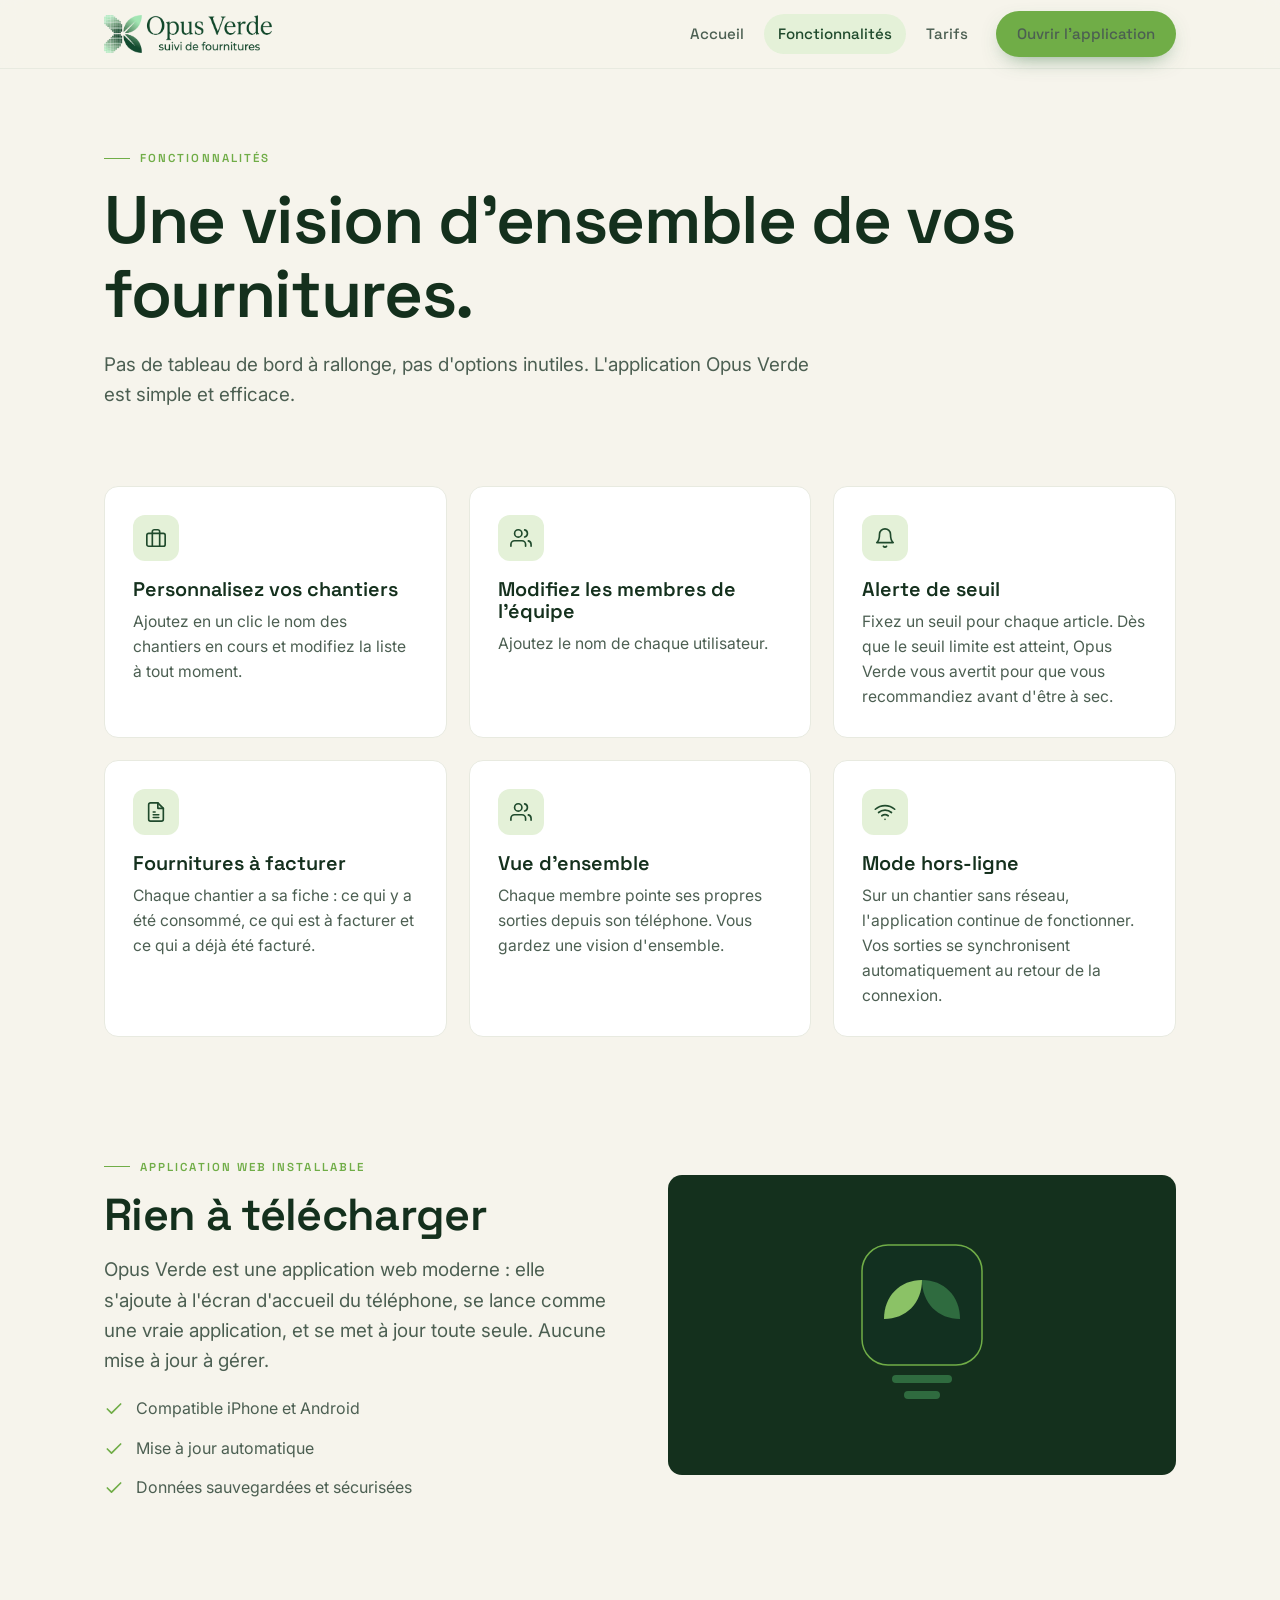
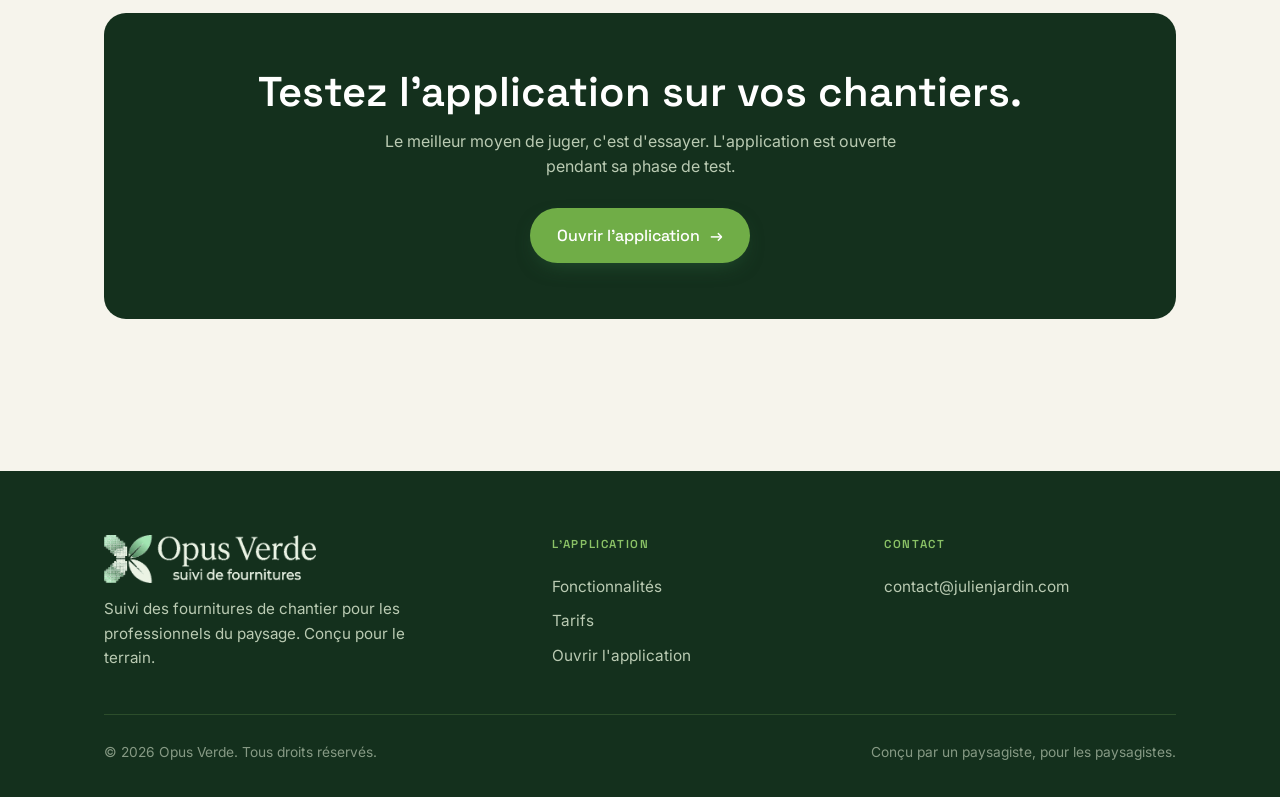
==== commit 6ceebc6b: "Add files via upload" ====
--- a/fonctionnalites.html
+++ b/fonctionnalites.html
@@ -34,7 +34,7 @@
     <div class="container">
       <span class="eyebrow">Fonctionnalités</span>
       <h1 class="h-display">Une vision d'ensemble de vos fournitures.</h1>
-      <p class="lead" style="margin-top:18px;">Pas de tableau de bord à rallonge, pas d'options que personne n'utilise. L'application Opus Verde est simple et efficace.</p>
+      <p class="lead" style="margin-top:18px;">Pas de tableau de bord à rallonge, pas d'options inutiles. L'application Opus Verde est simple et efficace.</p>
     </div>
   </section>
 
@@ -46,7 +46,7 @@
           <div class="card__icon">
             <svg width="22" height="22" viewBox="0 0 24 24" fill="none" stroke="currentColor" stroke-width="1.8" stroke-linecap="round" stroke-linejoin="round"><rect x="2" y="7" width="20" height="14" rx="2"/><path d="M16 21V5a2 2 0 0 0-2-2h-4a2 2 0 0 0-2 2v16"/></svg>
           </div>
-          <h3>Personnalisation de vos chantiers</h3>
+          <h3>Personnalisez vos chantiers</h3>
           <p>Ajoutez en un clic le nom des chantiers en cours et modifiez la liste à tout moment.</p>
         </div>
         <div class="card reveal">
@@ -67,14 +67,14 @@
           <div class="card__icon">
             <svg width="22" height="22" viewBox="0 0 24 24" fill="none" stroke="currentColor" stroke-width="1.8" stroke-linecap="round" stroke-linejoin="round"><path d="M14 2H6a2 2 0 0 0-2 2v16a2 2 0 0 0 2 2h12a2 2 0 0 0 2-2V8z"/><path d="M14 2v6h6"/><path d="M9 15h6M9 18h6M9 12h2"/></svg>
           </div>
-          <h3>Liste des fournitures à facturer</h3>
+          <h3>Fournitures à facturer</h3>
           <p>Chaque chantier a sa fiche : ce qui y a été consommé, ce qui est à facturer et ce qui a déjà été facturé.</p>
         </div>
         <div class="card reveal">
           <div class="card__icon">
             <svg width="22" height="22" viewBox="0 0 24 24" fill="none" stroke="currentColor" stroke-width="1.8" stroke-linecap="round" stroke-linejoin="round"><path d="M17 21v-2a4 4 0 0 0-4-4H5a4 4 0 0 0-4 4v2"/><circle cx="9" cy="7" r="4"/><path d="M23 21v-2a4 4 0 0 0-3-3.87"/><path d="M16 3.13a4 4 0 0 1 0 7.75"/></svg>
           </div>
-          <h3>Toute l'équipe</h3>
+          <h3>Vue d'ensemble</h3>
           <p>Chaque membre pointe ses propres sorties depuis son téléphone. Vous gardez une vision d'ensemble.</p>
         </div>
         <div class="card reveal">
@@ -93,12 +93,12 @@
     <div class="container split">
       <div>
         <span class="eyebrow">Application web installable</span>
-        <h2 class="section-title">Rien à télécharger sur un store.</h2>
+        <h2 class="section-title">Rien à télécharger</h2>
         <p class="lead" style="margin-top:16px;">Opus Verde est une application web moderne : elle s'ajoute à l'écran d'accueil du téléphone, se lance comme une vraie application, et se met à jour toute seule. Aucune mise à jour à gérer.</p>
         <ul>
-          <li><svg width="20" height="20" viewBox="0 0 24 24" fill="none" stroke="currentColor" stroke-width="2" stroke-linecap="round" stroke-linejoin="round"><path d="M20 6L9 17l-5-5"/></svg> S'installe sur iPhone comme sur Android</li>
-          <li><svg width="20" height="20" viewBox="0 0 24 24" fill="none" stroke="currentColor" stroke-width="2" stroke-linecap="round" stroke-linejoin="round"><path d="M20 6L9 17l-5-5"/></svg> Toujours à jour</li>
-          <li><svg width="20" height="20" viewBox="0 0 24 24" fill="none" stroke="currentColor" stroke-width="2" stroke-linecap="round" stroke-linejoin="round"><path d="M20 6L9 17l-5-5"/></svg> Vos données sauvegardées et sécurisées</li>
+          <li><svg width="20" height="20" viewBox="0 0 24 24" fill="none" stroke="currentColor" stroke-width="2" stroke-linecap="round" stroke-linejoin="round"><path d="M20 6L9 17l-5-5"/></svg> Compatible iPhone et Android</li>
+          <li><svg width="20" height="20" viewBox="0 0 24 24" fill="none" stroke="currentColor" stroke-width="2" stroke-linecap="round" stroke-linejoin="round"><path d="M20 6L9 17l-5-5"/></svg> Mise à jour automatique</li>
+          <li><svg width="20" height="20" viewBox="0 0 24 24" fill="none" stroke="currentColor" stroke-width="2" stroke-linecap="round" stroke-linejoin="round"><path d="M20 6L9 17l-5-5"/></svg> Données sauvegardées et sécurisées</li>
         </ul>
       </div>
       <div class="split__media">
--- a/styles.css
+++ b/styles.css
@@ -218,9 +218,10 @@
   margin-top: 22px;
   font-size: 0.9rem;
   color: var(--ink-soft);
-  display: flex; align-items: center; gap: 8px;
-}
-.hero__note strong { color: var(--forest-700); font-weight: 600; }
+  display: flex; align-items: flex-start; gap: 8px;
+}
+.hero__note .dot { margin-top: 7px; }
+.hero__note strong { color: var(--forest-700); font-weight: 600; white-space: nowrap; }
 
 /* Field-guide card — signature element */
 .fieldcard {
@@ -396,34 +397,41 @@
   border-radius: var(--radius);
   padding: 32px 28px;
   display: flex; flex-direction: column;
+  position: relative;
 }
 .price--feature {
   border-color: var(--brand-500);
   box-shadow: 0 24px 50px -30px rgba(47, 107, 63, 0.55);
 }
+/* Emplacement réservé au bandeau sur TOUTES les cartes -> lignes alignées */
+.price__ribbon { height: 30px; margin-bottom: 8px; }
 .price__tag {
   font-family: var(--font-display);
   font-size: 0.7rem; letter-spacing: 0.14em; text-transform: uppercase;
   color: var(--brand-500); font-weight: 600; margin-bottom: 6px;
 }
-.price h3 { font-size: 1.4rem; }
+.price h3 { font-size: 1.4rem; min-height: 1.9rem; }
 .price__amount {
   font-family: var(--font-display);
   font-size: 2.6rem; font-weight: 600; color: var(--forest-900);
   margin: 16px 0 4px; letter-spacing: -0.02em;
-}
-.price__amount span { font-size: 1rem; color: var(--ink-soft); font-weight: 400; }
-.price__desc { color: var(--ink-soft); font-size: 0.95rem; margin-bottom: 20px; min-height: 44px; }
-.price ul { list-style: none; display: grid; gap: 12px; margin-bottom: 26px; flex: 1; }
+  min-height: 3.2rem; display: flex; align-items: baseline; flex-wrap: wrap;
+  white-space: nowrap;
+}
+.price__amount span { font-size: 1rem; color: var(--ink-soft); font-weight: 400; margin-left: 6px; }
+.price__desc { color: var(--ink-soft); font-size: 0.95rem; margin-bottom: 20px; min-height: 66px; }
+.price__listhead { padding-top: 4px; border-top: 1px solid var(--line-soft); }
+.price ul { list-style: none; display: grid; gap: 12px; margin: 16px 0 26px; flex: 1; align-content: start; }
 .price li { display: flex; gap: 10px; align-items: flex-start; font-size: 0.95rem; color: var(--ink); }
 .price li svg { flex: none; margin-top: 3px; color: var(--brand-500); }
-.price .btn { justify-content: center; width: 100%; }
+.price .btn { justify-content: center; width: 100%; margin-top: auto; }
 .price--feature .badge-top {
-  align-self: flex-start;
+  display: inline-block;
   font-family: var(--font-display);
   font-size: 0.66rem; letter-spacing: 0.12em; text-transform: uppercase;
   background: var(--brand-500); color: #fff;
-  padding: 4px 12px; border-radius: 999px; margin-bottom: 14px;
+  padding: 5px 12px; border-radius: 999px;
+  line-height: 1;
 }
 @media (max-width: 860px) { .price-grid { grid-template-columns: 1fr; } }
 
